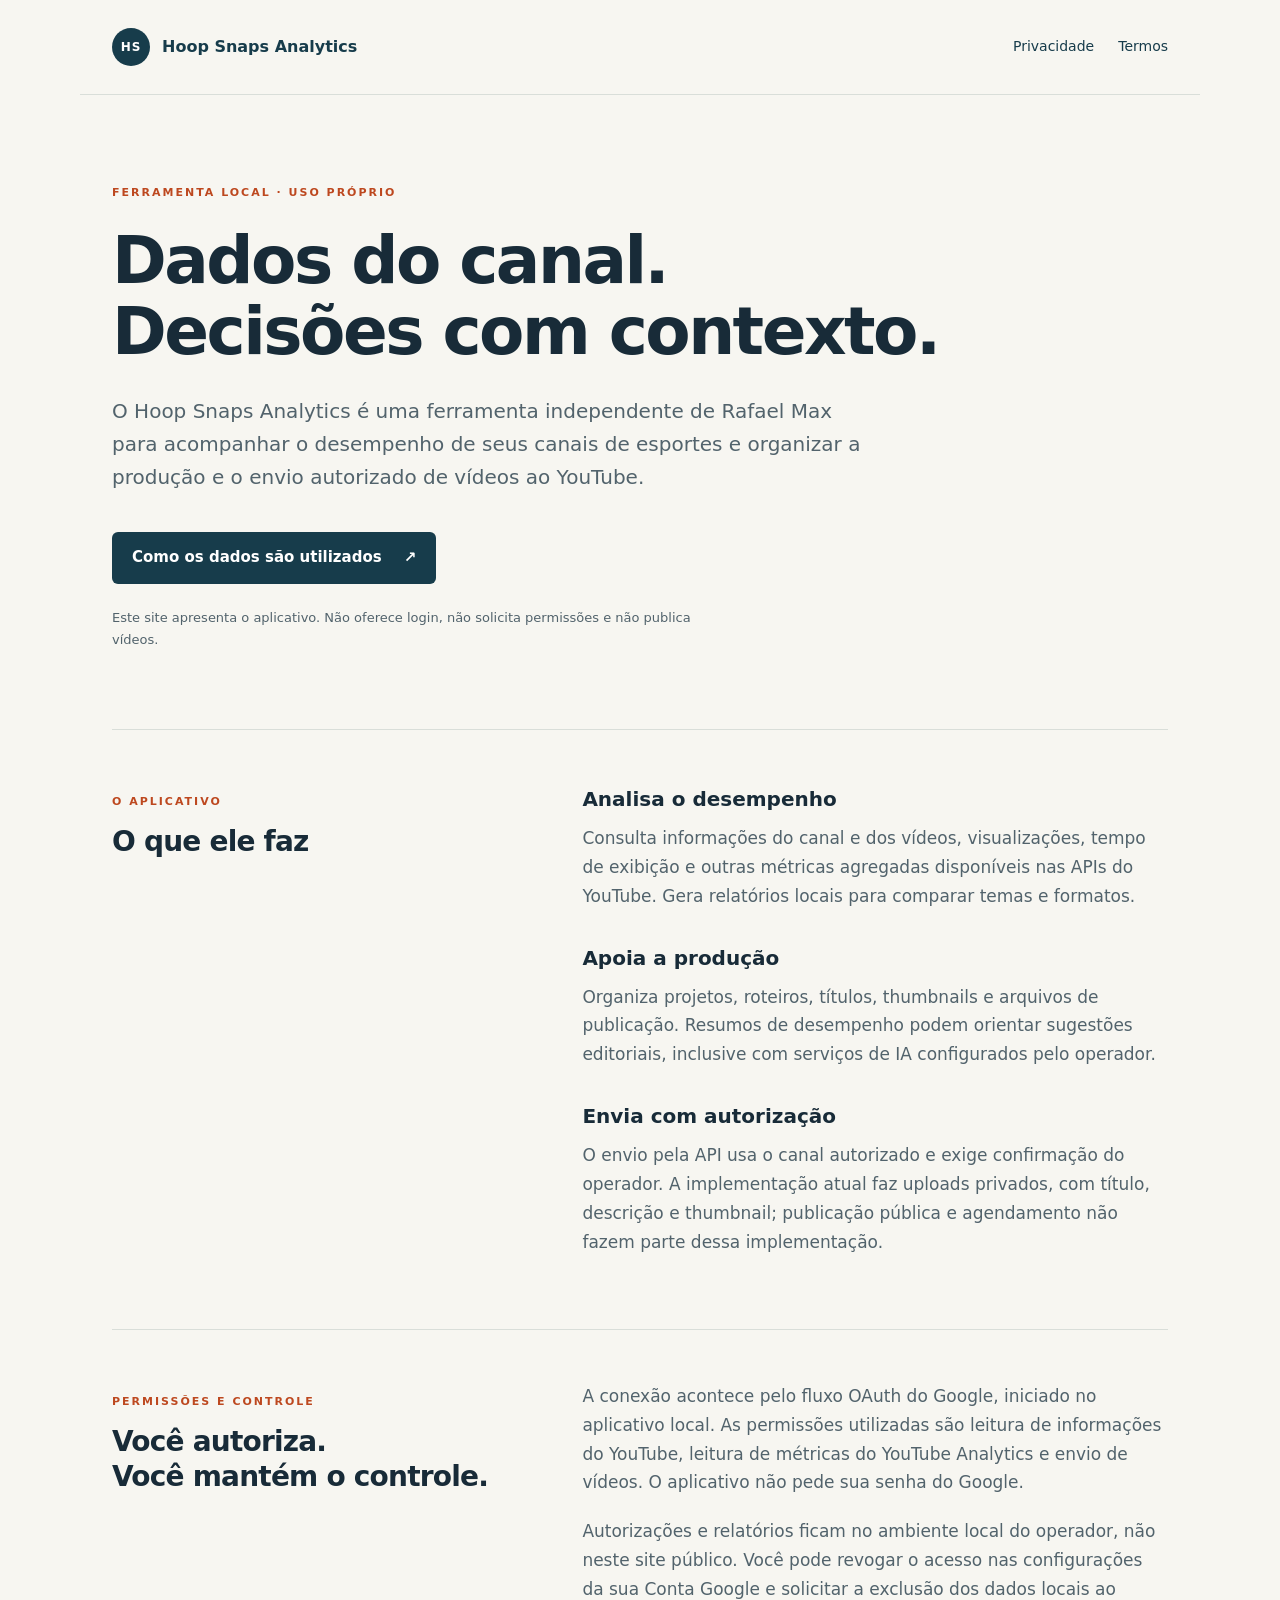
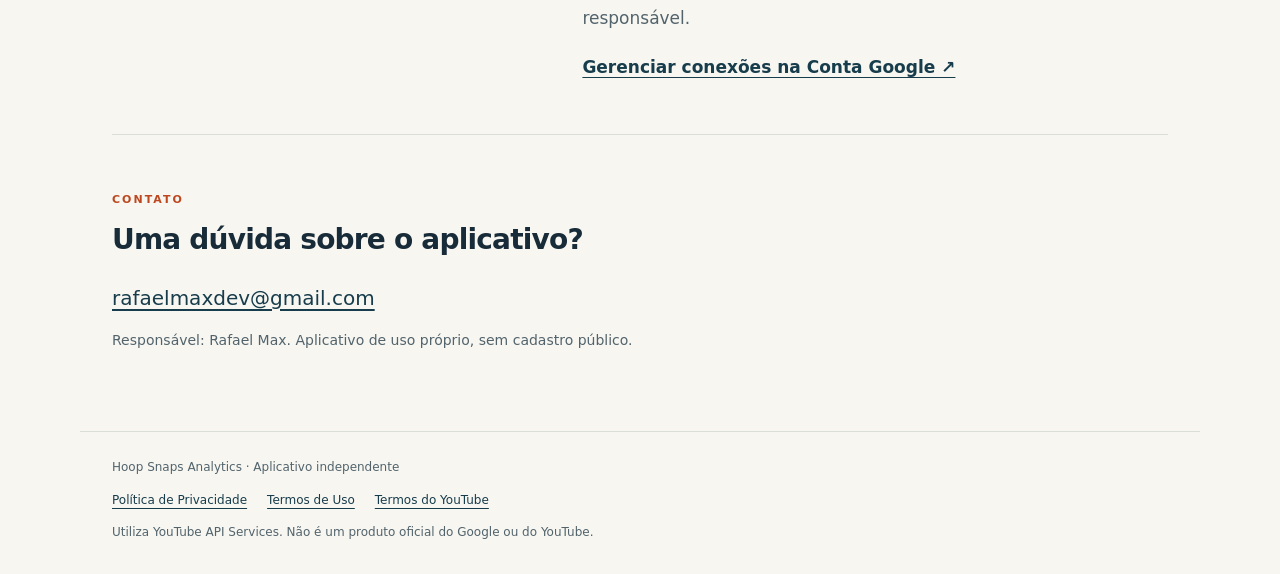
==== index.html @ 9bf11909 "feat: add analytics information site" ====
<!doctype html>
<html lang="pt-BR">
<head>
  <meta charset="utf-8">
  <meta name="viewport" content="width=device-width, initial-scale=1">
  <meta name="description" content="Hoop Snaps Analytics: ferramenta local e independente para análise e gerenciamento autorizado de canais no YouTube.">
  <title>Hoop Snaps Analytics</title>
  <link rel="stylesheet" href="styles.css">
</head>
<body>
  <a class="skip" href="#main">Pular para o conteúdo</a>
  <header class="header wrap">
    <a class="brand" href="./"><span class="mark" aria-hidden="true">HS</span> Hoop Snaps Analytics</a>
    <nav aria-label="Navegação principal"><a href="privacy.html">Privacidade</a><a href="terms.html">Termos</a></nav>
  </header>
  <main id="main" class="wrap">
    <section class="hero">
      <p class="eyebrow">FERRAMENTA LOCAL · USO PRÓPRIO</p>
      <h1>Dados do canal.<br>Decisões com contexto.</h1>
      <p class="intro">O Hoop Snaps Analytics é uma ferramenta independente de Rafael Max para acompanhar o desempenho de seus canais de esportes e organizar a produção e o envio autorizado de vídeos ao YouTube.</p>
      <a class="button" href="privacy.html">Como os dados são utilizados <span aria-hidden="true">↗</span></a>
      <p class="note">Este site apresenta o aplicativo. Não oferece login, não solicita permissões e não publica vídeos.</p>
    </section>
    <section class="section" aria-labelledby="functions">
      <div><p class="eyebrow">O APLICATIVO</p><h2 id="functions">O que ele faz</h2></div>
      <div class="details">
        <article><h3>Analisa o desempenho</h3><p>Consulta informações do canal e dos vídeos, visualizações, tempo de exibição e outras métricas agregadas disponíveis nas APIs do YouTube. Gera relatórios locais para comparar temas e formatos.</p></article>
        <article><h3>Apoia a produção</h3><p>Organiza projetos, roteiros, títulos, thumbnails e arquivos de publicação. Resumos de desempenho podem orientar sugestões editoriais, inclusive com serviços de IA configurados pelo operador.</p></article>
        <article><h3>Envia com autorização</h3><p>O envio pela API usa o canal autorizado e exige confirmação do operador. A implementação atual faz uploads privados, com título, descrição e thumbnail; publicação pública e agendamento não fazem parte dessa implementação.</p></article>
      </div>
    </section>
    <section class="section" aria-labelledby="access">
      <div><p class="eyebrow">PERMISSÕES E CONTROLE</p><h2 id="access">Você autoriza.<br>Você mantém o controle.</h2></div>
      <div class="details"><p>A conexão acontece pelo fluxo OAuth do Google, iniciado no aplicativo local. As permissões utilizadas são leitura de informações do YouTube, leitura de métricas do YouTube Analytics e envio de vídeos. O aplicativo não pede sua senha do Google.</p><p>Autorizações e relatórios ficam no ambiente local do operador, não neste site público. Você pode revogar o acesso nas configurações da sua Conta Google e solicitar a exclusão dos dados locais ao responsável.</p><a class="text-link" href="https://myaccount.google.com/connections">Gerenciar conexões na Conta Google ↗</a></div>
    </section>
    <section class="contact" aria-labelledby="contact"><p class="eyebrow">CONTATO</p><h2 id="contact">Uma dúvida sobre o aplicativo?</h2><a href="mailto:rafaelmaxdev@gmail.com">rafaelmaxdev@gmail.com</a><p>Responsável: Rafael Max. Aplicativo de uso próprio, sem cadastro público.</p></section>
  </main>
  <footer class="wrap footer"><span>Hoop Snaps Analytics · Aplicativo independente</span><div><a href="privacy.html">Política de Privacidade</a><a href="terms.html">Termos de Uso</a><a href="https://www.youtube.com/t/terms">Termos do YouTube</a></div><p>Utiliza YouTube API Services. Não é um produto oficial do Google ou do YouTube.</p></footer>
</body>
</html>
---- styles.css ----
:root{color-scheme:light;--ink:#182b38;--muted:#52636c;--paper:#f7f6f1;--line:#d9ded9;--accent:#bd481f;--blue:#173c4b}
*{box-sizing:border-box}body{margin:0;background:var(--paper);color:var(--ink);font:17px/1.7 system-ui,-apple-system,BlinkMacSystemFont,"Segoe UI",sans-serif}a{color:var(--blue);text-underline-offset:4px}a:hover{color:var(--accent)}a:focus-visible{outline:3px solid var(--accent);outline-offset:5px}.wrap{max-width:1120px;margin:auto;padding:0 32px}.header{display:flex;align-items:center;justify-content:space-between;gap:24px;padding-top:28px;padding-bottom:28px;border-bottom:1px solid var(--line)}.brand{display:flex;align-items:center;gap:12px;font-size:16px;font-weight:750;text-decoration:none}.mark{display:grid;place-items:center;width:38px;height:38px;border-radius:50%;background:var(--blue);color:white;font-size:12px;letter-spacing:1px}nav{display:flex;gap:24px;font-size:14px}nav a{text-decoration:none}.hero{padding:78px 0 65px;max-width:850px}.eyebrow{font-size:11px;letter-spacing:2px;font-weight:800;color:var(--accent)}h1{font-size:clamp(38px,5.4vw,66px);line-height:1.08;letter-spacing:-2.5px;margin:22px 0 28px;font-weight:750}h2{font-size:28px;line-height:1.25;letter-spacing:-.8px;margin:12px 0 24px}h3{font-size:20px;margin:0 0 8px}.intro{font-size:20px;line-height:1.65;max-width:760px;color:var(--muted)}.button{display:inline-flex;gap:22px;background:var(--blue);color:white;padding:13px 20px;margin:18px 0 10px;border-radius:6px;text-decoration:none;font-size:15px;font-weight:650}.button:hover{background:#235568;color:white}.note{font-size:13px;color:var(--muted);max-width:620px}.section{display:grid;grid-template-columns:1fr 1.5fr;gap:80px;padding:52px 0;border-top:1px solid var(--line)}.details p{margin:0 0 20px;color:var(--muted)}.details article+article{margin-top:30px}.text-link{font-weight:650}.contact{border-top:1px solid var(--line);padding:45px 0 65px}.contact>a{font-size:20px;overflow-wrap:anywhere}.contact p:last-child{color:var(--muted);font-size:14px}.footer{padding-top:25px;padding-bottom:32px;border-top:1px solid var(--line);font-size:12px;color:var(--muted)}.footer div{display:flex;flex-wrap:wrap;gap:20px;margin:12px 0}.footer>a{margin-right:24px}.footer p{margin:12px 0 0}.legal{max-width:870px;padding-top:58px;padding-bottom:70px}.legal h1{font-size:clamp(35px,4vw,48px);letter-spacing:-1.7px}.legal h2{font-size:22px;margin:34px 0 12px}.legal p{color:var(--muted)}.updated{font-size:13px}.skip{position:absolute;top:-80px;left:16px;background:white;padding:10px;z-index:2}.skip:focus{top:8px}@media(max-width:650px){.wrap{padding-left:22px;padding-right:22px}.header{align-items:flex-start;flex-direction:column;gap:16px}.hero{padding:45px 0}.section{grid-template-columns:1fr;gap:8px;padding:34px 0}.intro{font-size:18px}h1{letter-spacing:-1.5px}.contact>a{font-size:17px}.legal{padding-top:35px}.button{font-size:14px}.footer div{gap:12px}}
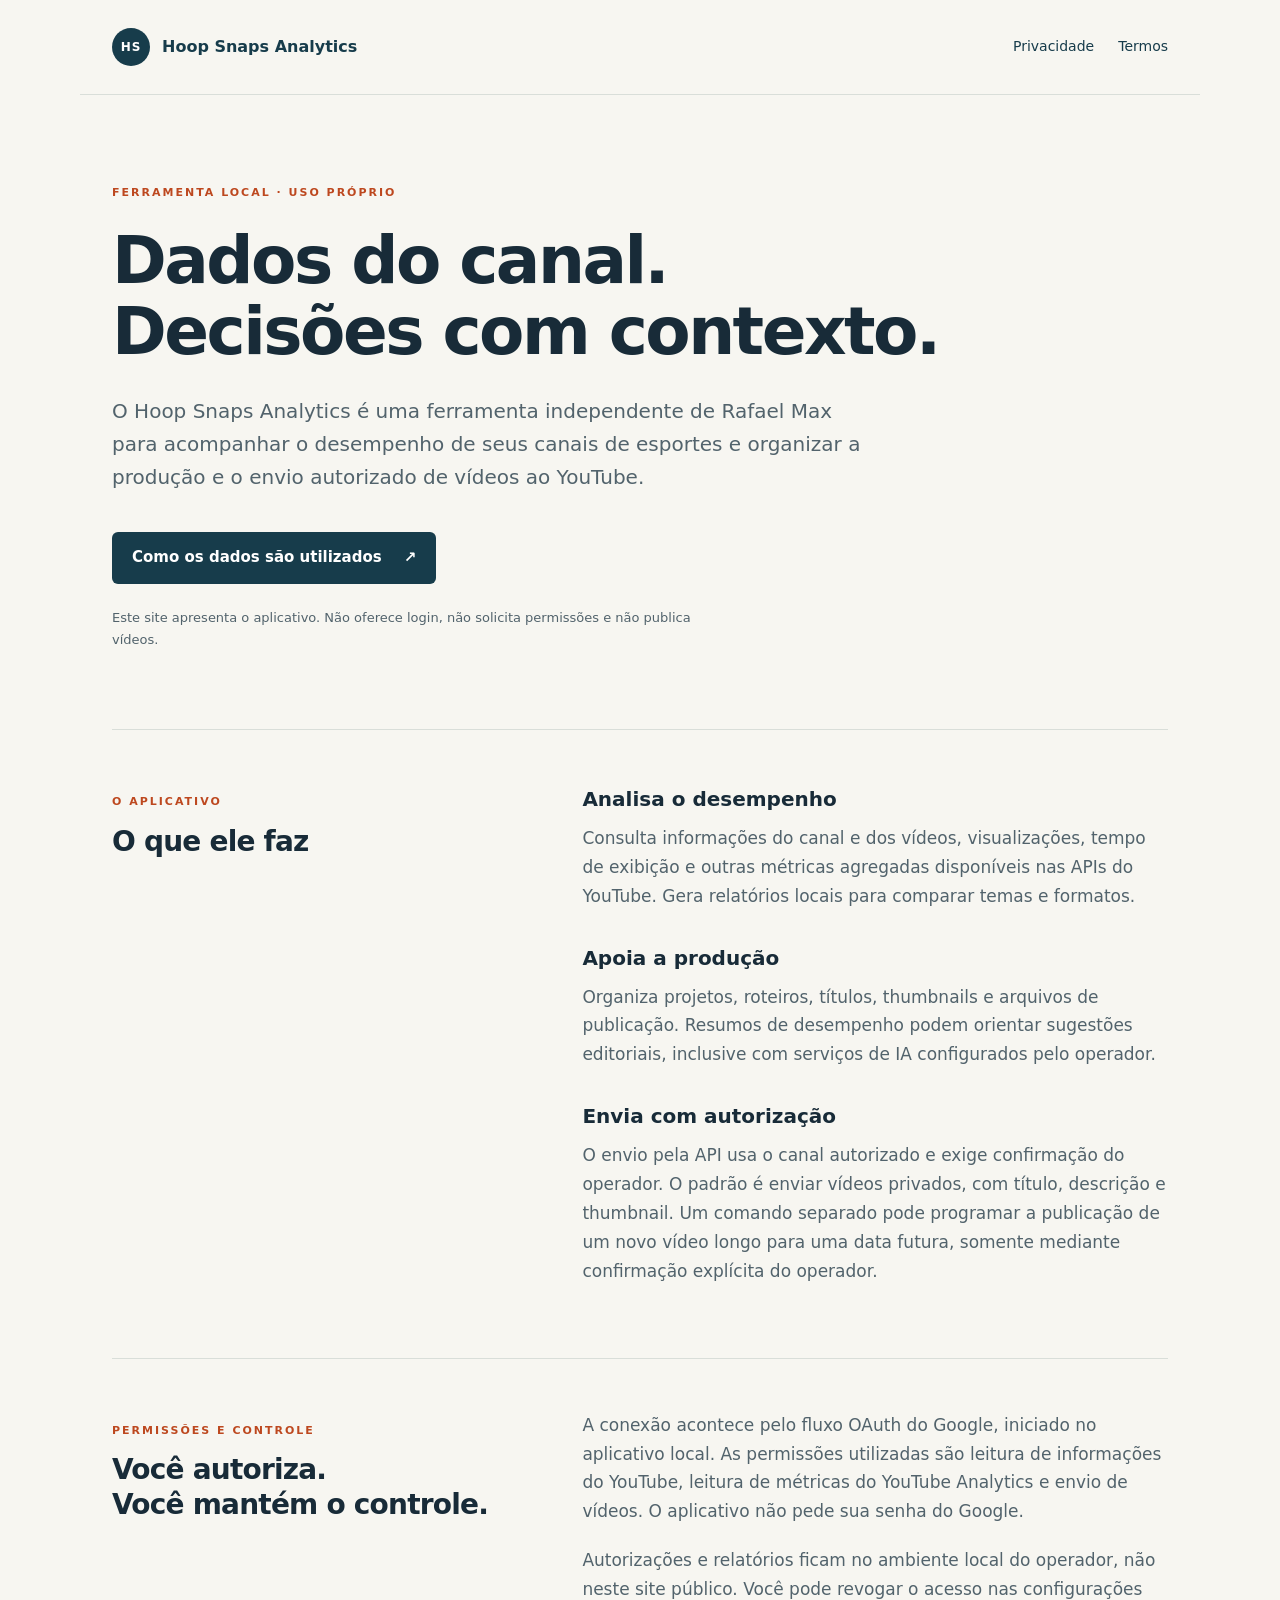
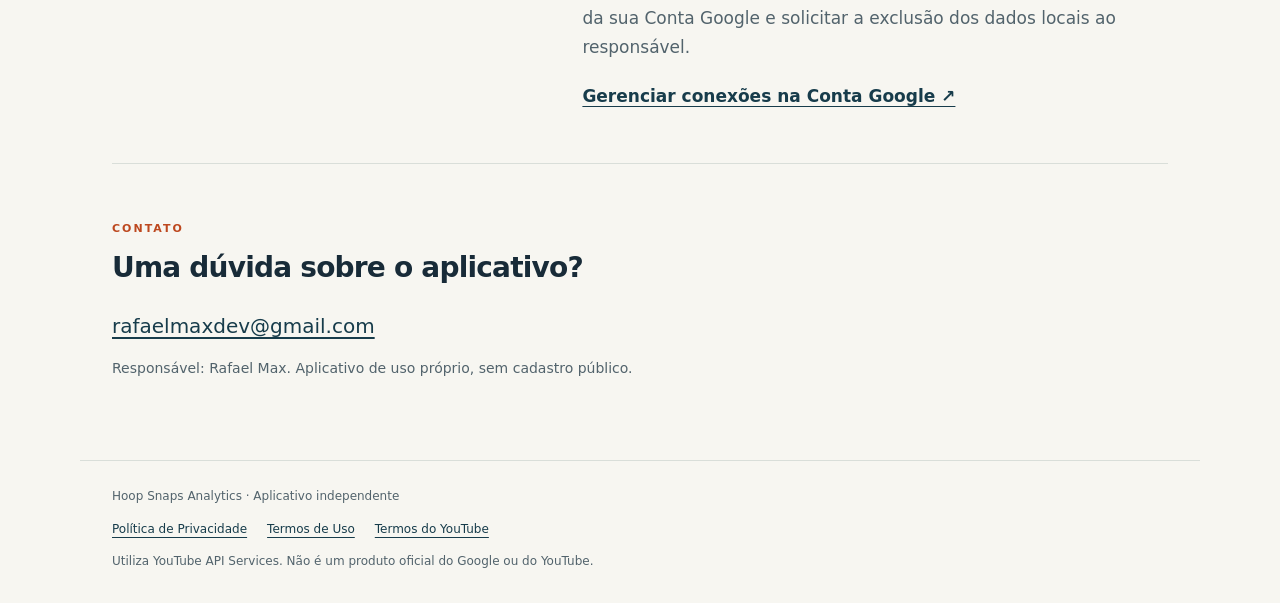
==== commit deeaaf79: "docs: describe authorized scheduled uploads" ====
--- a/index.html
+++ b/index.html
@@ -26,7 +26,7 @@
       <div class="details">
         <article><h3>Analisa o desempenho</h3><p>Consulta informações do canal e dos vídeos, visualizações, tempo de exibição e outras métricas agregadas disponíveis nas APIs do YouTube. Gera relatórios locais para comparar temas e formatos.</p></article>
         <article><h3>Apoia a produção</h3><p>Organiza projetos, roteiros, títulos, thumbnails e arquivos de publicação. Resumos de desempenho podem orientar sugestões editoriais, inclusive com serviços de IA configurados pelo operador.</p></article>
-        <article><h3>Envia com autorização</h3><p>O envio pela API usa o canal autorizado e exige confirmação do operador. A implementação atual faz uploads privados, com título, descrição e thumbnail; publicação pública e agendamento não fazem parte dessa implementação.</p></article>
+        <article><h3>Envia com autorização</h3><p>O envio pela API usa o canal autorizado e exige confirmação do operador. O padrão é enviar vídeos privados, com título, descrição e thumbnail. Um comando separado pode programar a publicação de um novo vídeo longo para uma data futura, somente mediante confirmação explícita do operador.</p></article>
       </div>
     </section>
     <section class="section" aria-labelledby="access">
